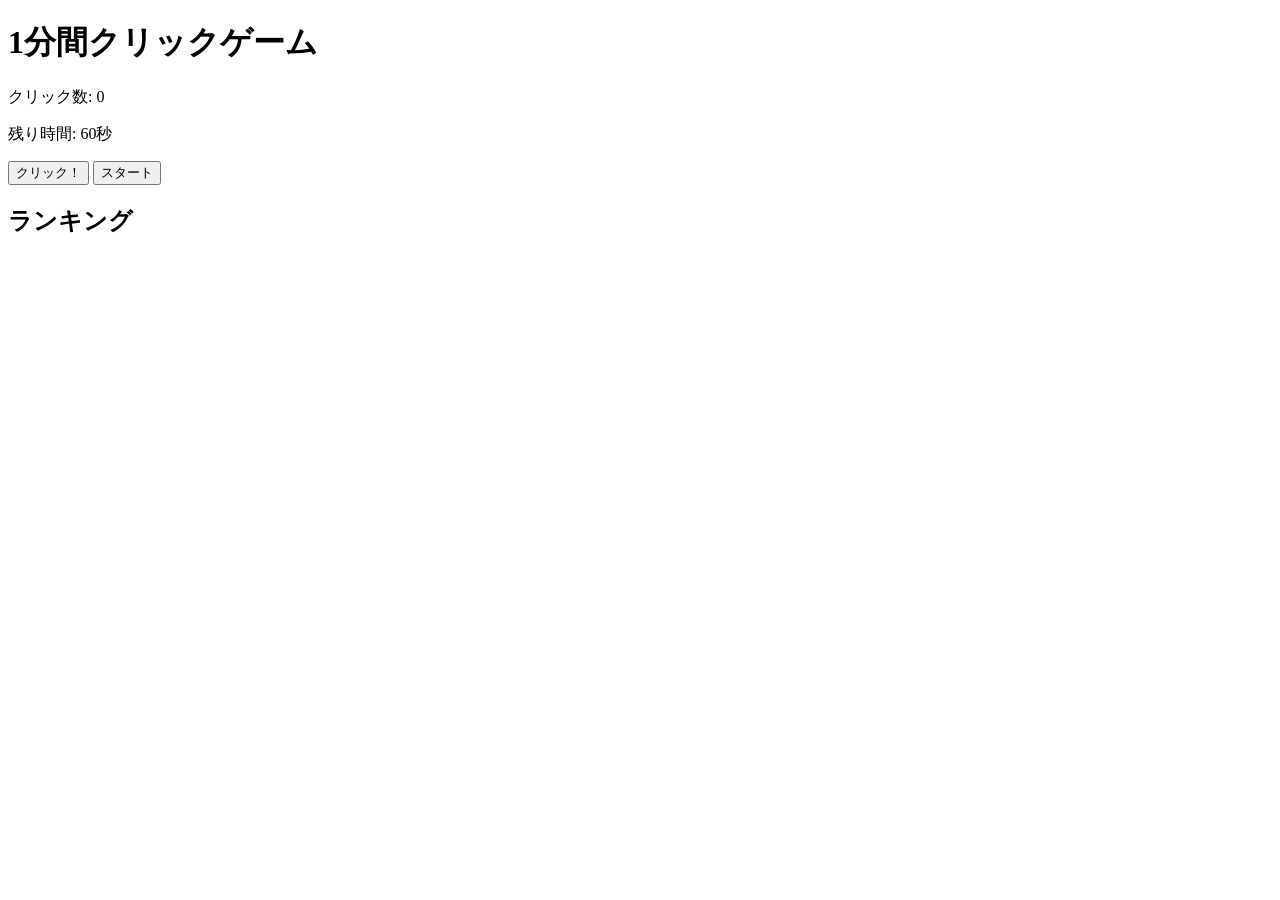
==== index.html @ 9c9cc515 "index.html内の記述" ====
<!DOCTYPE html>
<html lang="ja">
<head>
  <meta charset="UTF-8">
  <title>クリックゲーム</title>
</head>
<body>

  <h1>1分間クリックゲーム</h1>

  <!-- スコアとタイマーの表示 -->
  <p>クリック数: <span id="count">0</span></p>
  <p>残り時間: <span id="timer">60</span>秒</p>

  <!-- クリックボタン -->
  <button id="click-btn">クリック！</button>

  <!-- ゲームスタートボタン -->
  <button id="start-btn">スタート</button>

  <!-- ランキング表示エリア -->
  <h2>ランキング</h2>
  <ol id="ranking"></ol>

</body>
</html>
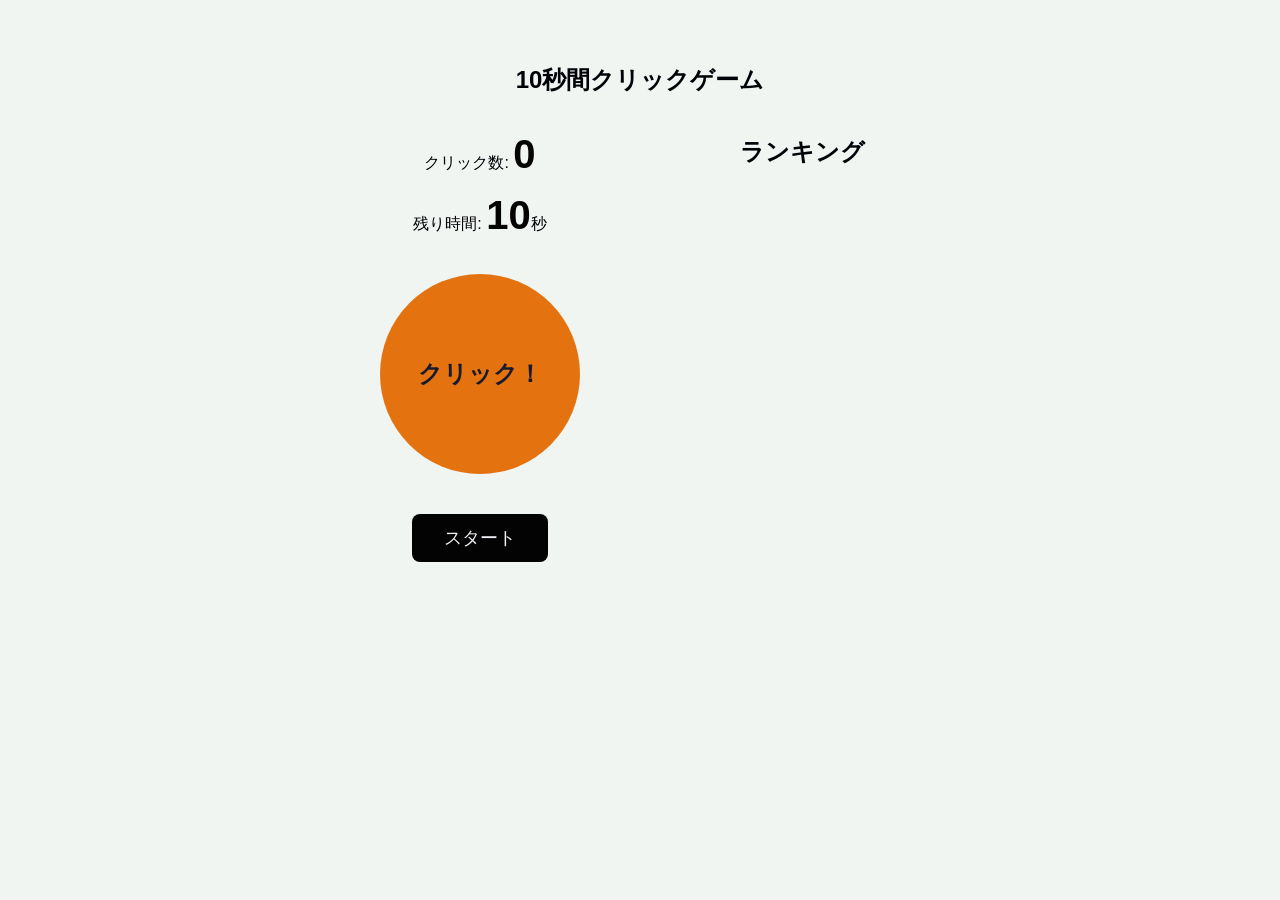
==== commit 7c06a737: "ページデザイン・レイアウトの調整" ====
--- a/index.html
+++ b/index.html
@@ -3,24 +3,31 @@
 <head>
   <meta charset="UTF-8">
   <title>クリックゲーム</title>
+  <link rel="stylesheet" href="style.css">
 </head>
 <body>
 
-  <h1>1分間クリックゲーム</h1>
+  <h1>10秒間クリックゲーム</h1>
+  <div id="wrapper">
 
   <!-- スコアとタイマーの表示 -->
-  <p>クリック数: <span id="count">0</span></p>
-  <p>残り時間: <span id="timer">60</span>秒</p>
+    <div id="game-area">
+        <p>クリック数: <span id="count">0</span></p>
+        <p>残り時間: <span id="timer">10</span>秒</p>
+        <!-- クリックボタン -->
+        <button id="click-btn">クリック！</button>
+    
 
-  <!-- クリックボタン -->
-  <button id="click-btn">クリック！</button>
-
-  <!-- ゲームスタートボタン -->
-  <button id="start-btn">スタート</button>
+        <!-- ゲームスタートボタン -->
+        <button id="start-btn">スタート</button>
+    </div>
 
   <!-- ランキング表示エリア -->
-  <h2>ランキング</h2>
-  <ol id="ranking"></ol>
-
+    <div id="ranking-area">
+        <h2>ランキング</h2>
+        <ol id="ranking"></ol>
+    </div>
+  </div>
+ <script src="script.js"></script>
 </body>
 </html>
--- a/style.css
+++ b/style.css
@@ -0,0 +1,97 @@
+/* 全体のレイアウト */
+body {
+  font-family: sans-serif;
+  text-align: center;
+  background-color: #f1f5f1;
+  color: #000007;
+  padding: 40px;
+}
+
+/* タイトル */
+h1 {
+  font-size: 24px;
+  margin-bottom: 20px;
+}
+
+/* #クリック数 {
+  font-size: 40px;
+  margin-bottom: 10px;
+}
+
+/* 横並びにする */
+#wrapper {
+  display: flex;        /* 横並びにする */
+  justify-content: center; /* 中央寄せ */
+  gap: 60px;            /* 左右の間隔 */
+  align-items: flex-start; /* 上揃え */
+}
+
+/* 左側：ゲームエリア */
+#game-area {
+  flex: 1;              /* 余った幅を使う */
+  max-width: 400px;
+}
+
+/* 右側：ランキングエリア */
+#ranking-area {
+  width: 260px;         /* 固定幅 */
+  text-align: left;     /* 左揃え */
+}
+
+/* クリック数・タイマーの表示 */
+#count {
+  font-size: 40px;
+  font-weight: bold;
+  color: #050505;
+}
+
+#timer {
+  font-size: 40px;
+  font-weight: bold;
+  color: #030303;
+}
+
+/* クリックボタン */
+#click-btn {
+  width: 200px;
+  height: 200px;
+  font-size: 24px;
+  font-weight: bold;
+  border-radius: 50%;
+  background-color: #e4730f;
+  color: #1a1a2e;
+  border: none;
+  cursor: pointer;
+  margin: 20px;
+}
+
+#click-btn:hover {
+  opacity: 0.85;
+}
+
+/* スタートボタン */
+#start-btn {
+  display: block;
+  margin: 20px auto;
+  padding: 12px 32px;
+  font-size: 18px;
+  background-color: #030303;
+  color: #f0f0f5;
+  border: none;
+  border-radius: 8px;
+  cursor: pointer;
+}
+
+/* ランキング */
+#ranking {
+  list-style: none;
+  padding: 0;
+  max-width: 300px;
+  margin: 0 auto;
+}
+
+#ranking li {
+  padding: 8px;
+  border-bottom: 1px solid #ffffff33;
+  font-size: 16px;
+}
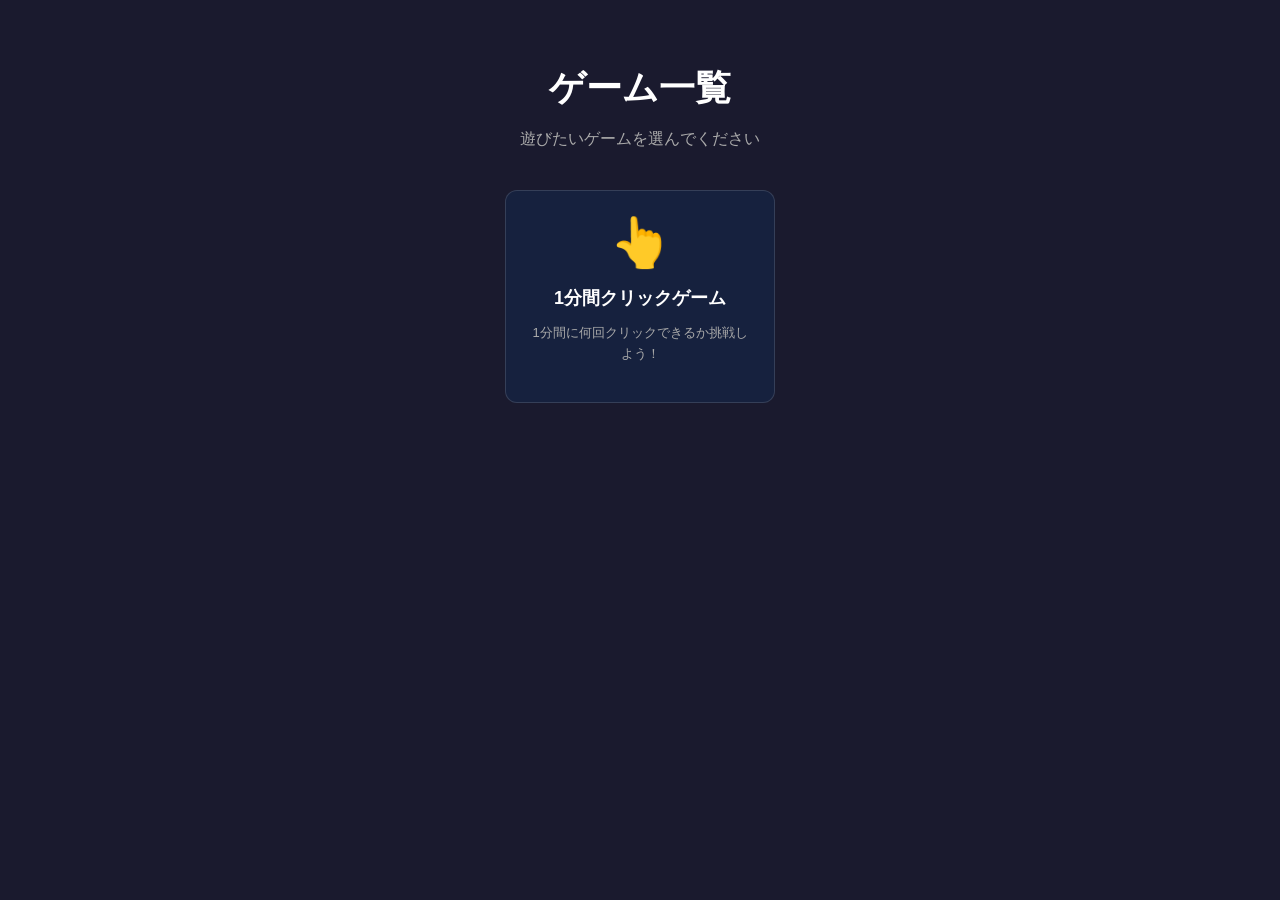
==== commit c608962b: "トップページの作成、ファイル構成の整理" ====
--- a/index.html
+++ b/index.html
@@ -2,32 +2,30 @@
 <html lang="ja">
 <head>
   <meta charset="UTF-8">
-  <title>クリックゲーム</title>
+  <title>ゲーム一覧</title>
   <link rel="stylesheet" href="style.css">
 </head>
 <body>
 
-  <h1>10秒間クリックゲーム</h1>
-  <div id="wrapper">
+  <header>
+    <h1>ゲーム一覧</h1>
+    <p>遊びたいゲームを選んでください</p>
+  </header>
 
-  <!-- スコアとタイマーの表示 -->
-    <div id="game-area">
-        <p>クリック数: <span id="count">0</span></p>
-        <p>残り時間: <span id="timer">10</span>秒</p>
-        <!-- クリックボタン -->
-        <button id="click-btn">クリック！</button>
-    
+  <main>
+    <div class="game-list">
 
-        <!-- ゲームスタートボタン -->
-        <button id="start-btn">スタート</button>
+      <!-- クリックゲーム -->
+      <a href="games/click/index.html" class="game-card">
+        <div class="game-icon">👆</div>
+        <h2>1分間クリックゲーム</h2>
+        <p>1分間に何回クリックできるか挑戦しよう！</p>
+      </a>
+
+      <!-- 今後追加するゲームはここに追加 -->
+
     </div>
+  </main>
 
-  <!-- ランキング表示エリア -->
-    <div id="ranking-area">
-        <h2>ランキング</h2>
-        <ol id="ranking"></ol>
-    </div>
-  </div>
- <script src="script.js"></script>
 </body>
 </html>
--- a/style.css
+++ b/style.css
@@ -1,97 +1,62 @@
-/* 全体のレイアウト */
 body {
   font-family: sans-serif;
   text-align: center;
-  background-color: #f1f5f1;
-  color: #000007;
+  background-color: #1a1a2e;
+  color: #ffffff;
   padding: 40px;
+  margin: 0;
 }
 
-/* タイトル */
-h1 {
-  font-size: 24px;
-  margin-bottom: 20px;
+header {
+  margin-bottom: 40px;
 }
 
-/* #クリック数 {
-  font-size: 40px;
-  margin-bottom: 10px;
+header h1 {
+  font-size: 36px;
+  margin-bottom: 8px;
 }
 
-/* 横並びにする */
-#wrapper {
-  display: flex;        /* 横並びにする */
-  justify-content: center; /* 中央寄せ */
-  gap: 60px;            /* 左右の間隔 */
-  align-items: flex-start; /* 上揃え */
+header p {
+  color: #aaaaaa;
+  font-size: 16px;
 }
 
-/* 左側：ゲームエリア */
-#game-area {
-  flex: 1;              /* 余った幅を使う */
-  max-width: 400px;
+.game-list {
+  display: flex;
+  justify-content: center;
+  flex-wrap: wrap;
+  gap: 24px;
 }
 
-/* 右側：ランキングエリア */
-#ranking-area {
-  width: 260px;         /* 固定幅 */
-  text-align: left;     /* 左揃え */
+.game-card {
+  display: block;
+  width: 220px;
+  background-color: #16213e;
+  border: 1px solid #ffffff22;
+  border-radius: 12px;
+  padding: 24px;
+  text-decoration: none;
+  color: #ffffff;
+  transition: transform 0.15s, border-color 0.15s;
 }
 
-/* クリック数・タイマーの表示 */
-#count {
-  font-size: 40px;
-  font-weight: bold;
-  color: #050505;
+.game-card:hover {
+  transform: scale(1.05);
+  border-color: #e8ff3c;
 }
 
-#timer {
-  font-size: 40px;
-  font-weight: bold;
-  color: #030303;
+.game-icon {
+  font-size: 48px;
+  margin-bottom: 12px;
 }
 
-/* クリックボタン */
-#click-btn {
-  width: 200px;
-  height: 200px;
-  font-size: 24px;
-  font-weight: bold;
-  border-radius: 50%;
-  background-color: #e4730f;
-  color: #1a1a2e;
-  border: none;
-  cursor: pointer;
-  margin: 20px;
+.game-card h2 {
+  font-size: 18px;
+  margin-bottom: 8px;
 }
 
-#click-btn:hover {
-  opacity: 0.85;
-}
-
-/* スタートボタン */
-#start-btn {
-  display: block;
-  margin: 20px auto;
-  padding: 12px 32px;
-  font-size: 18px;
-  background-color: #030303;
-  color: #f0f0f5;
-  border: none;
-  border-radius: 8px;
-  cursor: pointer;
-}
-
-/* ランキング */
-#ranking {
-  list-style: none;
-  padding: 0;
-  max-width: 300px;
-  margin: 0 auto;
-}
-
-#ranking li {
-  padding: 8px;
-  border-bottom: 1px solid #ffffff33;
-  font-size: 16px;
+.game-card p {
+  font-size: 13px;
+  color: #aaaaaa;
+  line-height: 1.6;
 }
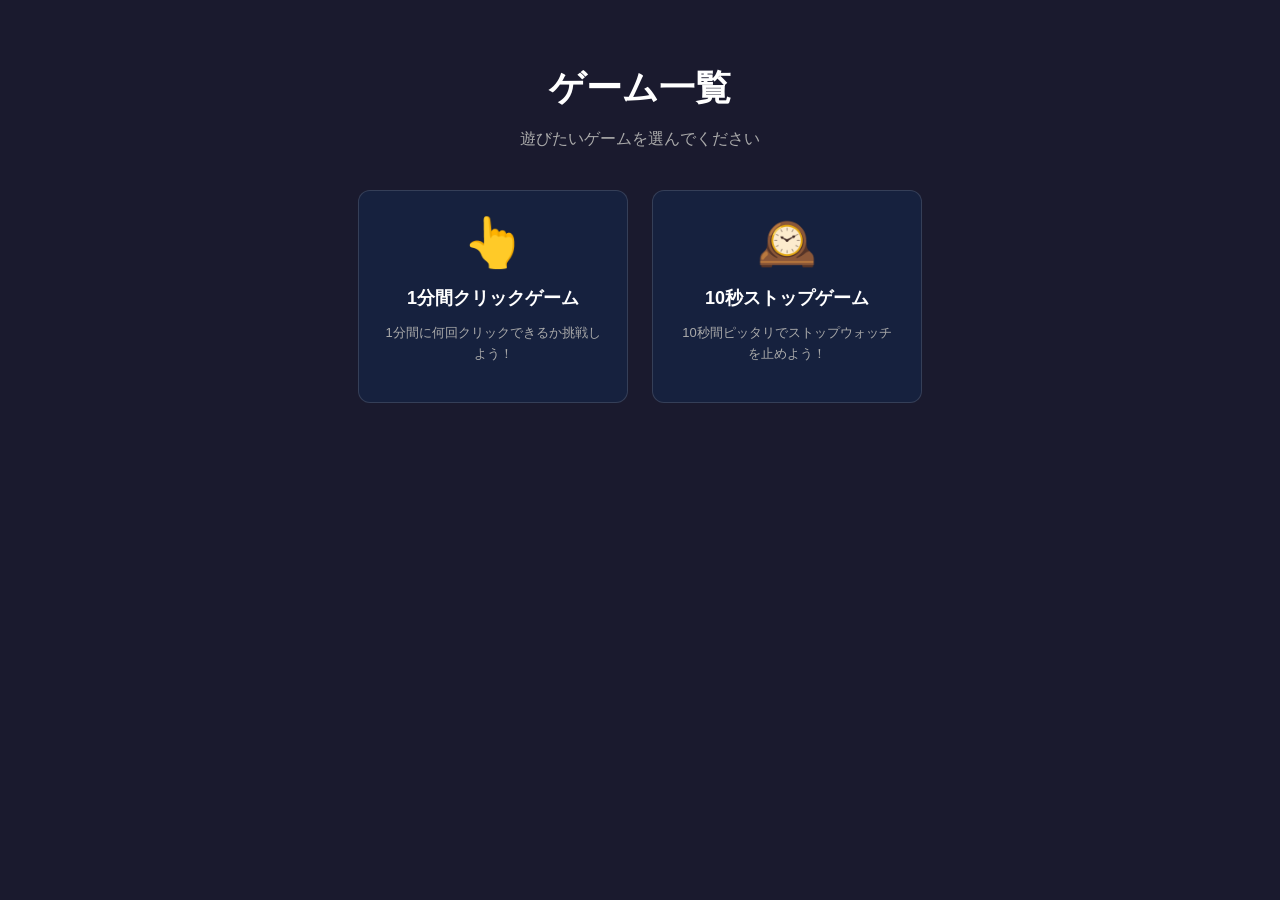
==== commit f9ddd217: "ストップゲームのhtmlおよびstyleの作成" ====
--- a/index.html
+++ b/index.html
@@ -23,6 +23,11 @@
       </a>
 
       <!-- 今後追加するゲームはここに追加 -->
+      <a href="games/stop/index.html" class="game-card">
+        <div class="game-icon">🕰️</div>
+        <h2>10秒ストップゲーム</h2>
+        <p>10秒間ピッタリでストップウォッチを止めよう！</p>
+      </a>
 
     </div>
   </main>
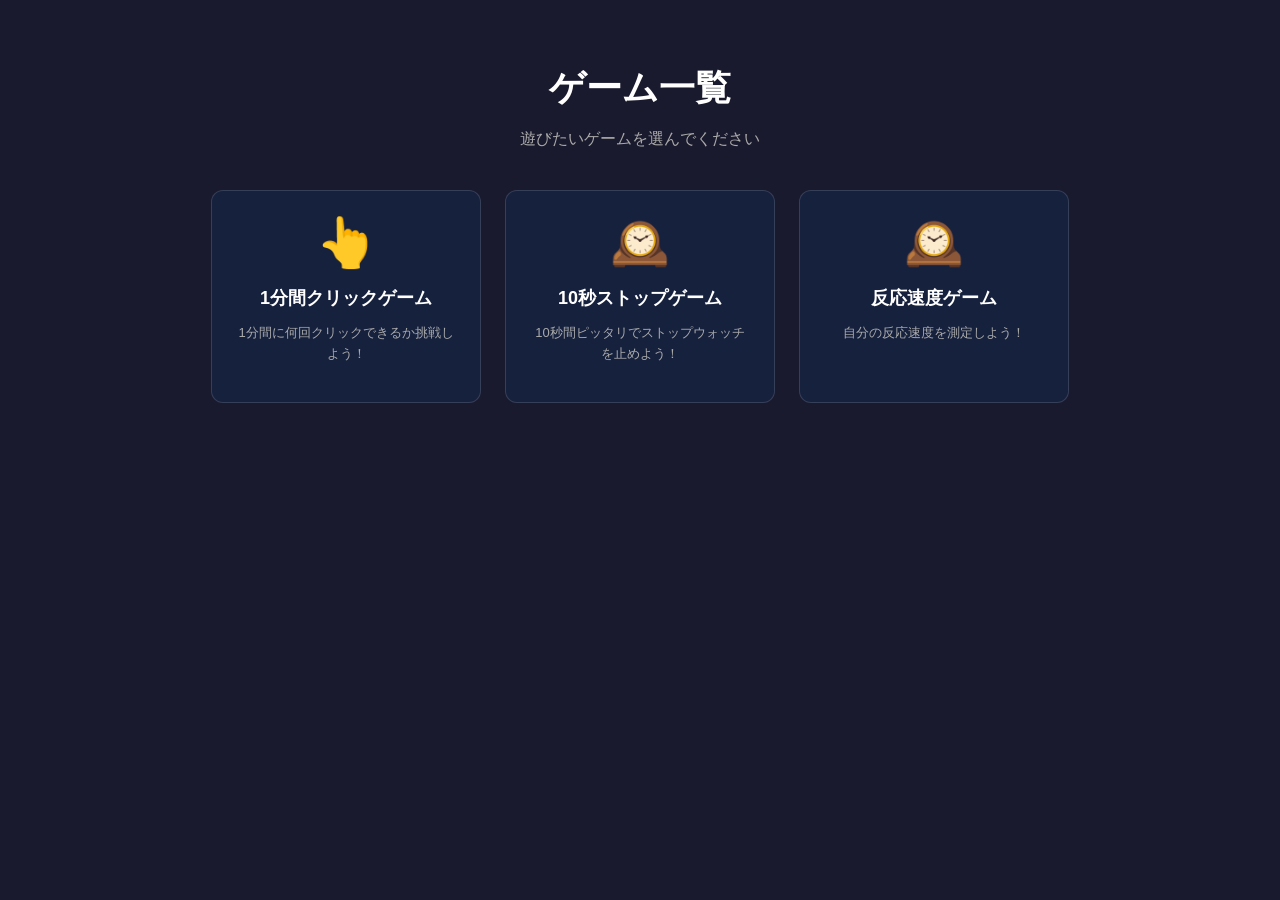
==== commit 4ca67bcd: "reactiongameのhtml,css作成" ====
--- a/index.html
+++ b/index.html
@@ -29,6 +29,12 @@
         <p>10秒間ピッタリでストップウォッチを止めよう！</p>
       </a>
 
+      <a href="games/reaction/index.html" class="game-card">
+        <div class="game-icon">🕰️</div>
+        <h2>反応速度ゲーム</h2>
+        <p>自分の反応速度を測定しよう！</p>
+      </a>
+
     </div>
   </main>
 
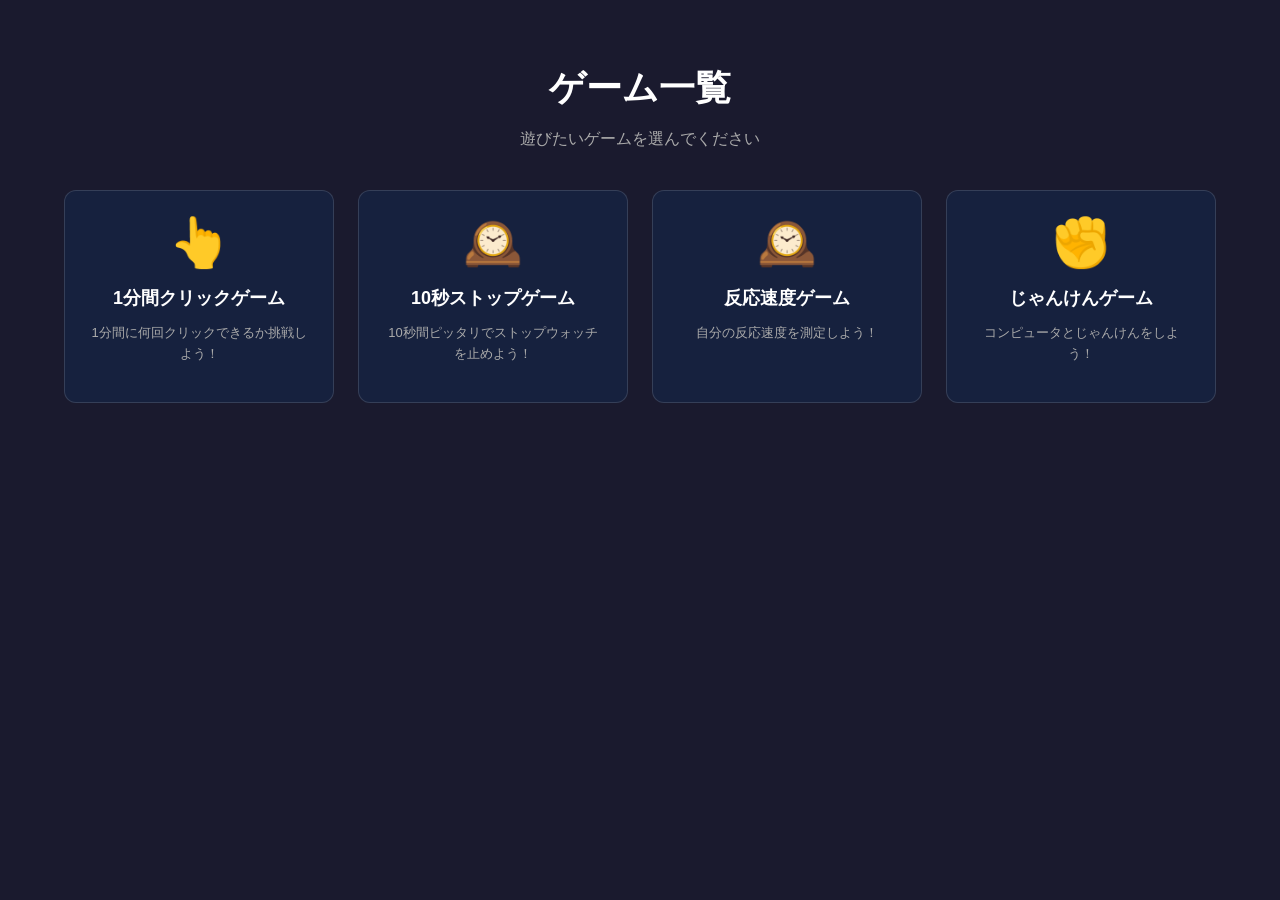
==== commit a74a7c7f: "html,cssの作成" ====
--- a/index.html
+++ b/index.html
@@ -35,6 +35,12 @@
         <p>自分の反応速度を測定しよう！</p>
       </a>
 
+      <a href="games/janken/index.html" class="game-card">
+        <div class="game-icon">✊</div>
+        <h2>じゃんけんゲーム</h2>
+        <p>コンピュータとじゃんけんをしよう！</p>
+      </a>
+
     </div>
   </main>
 
